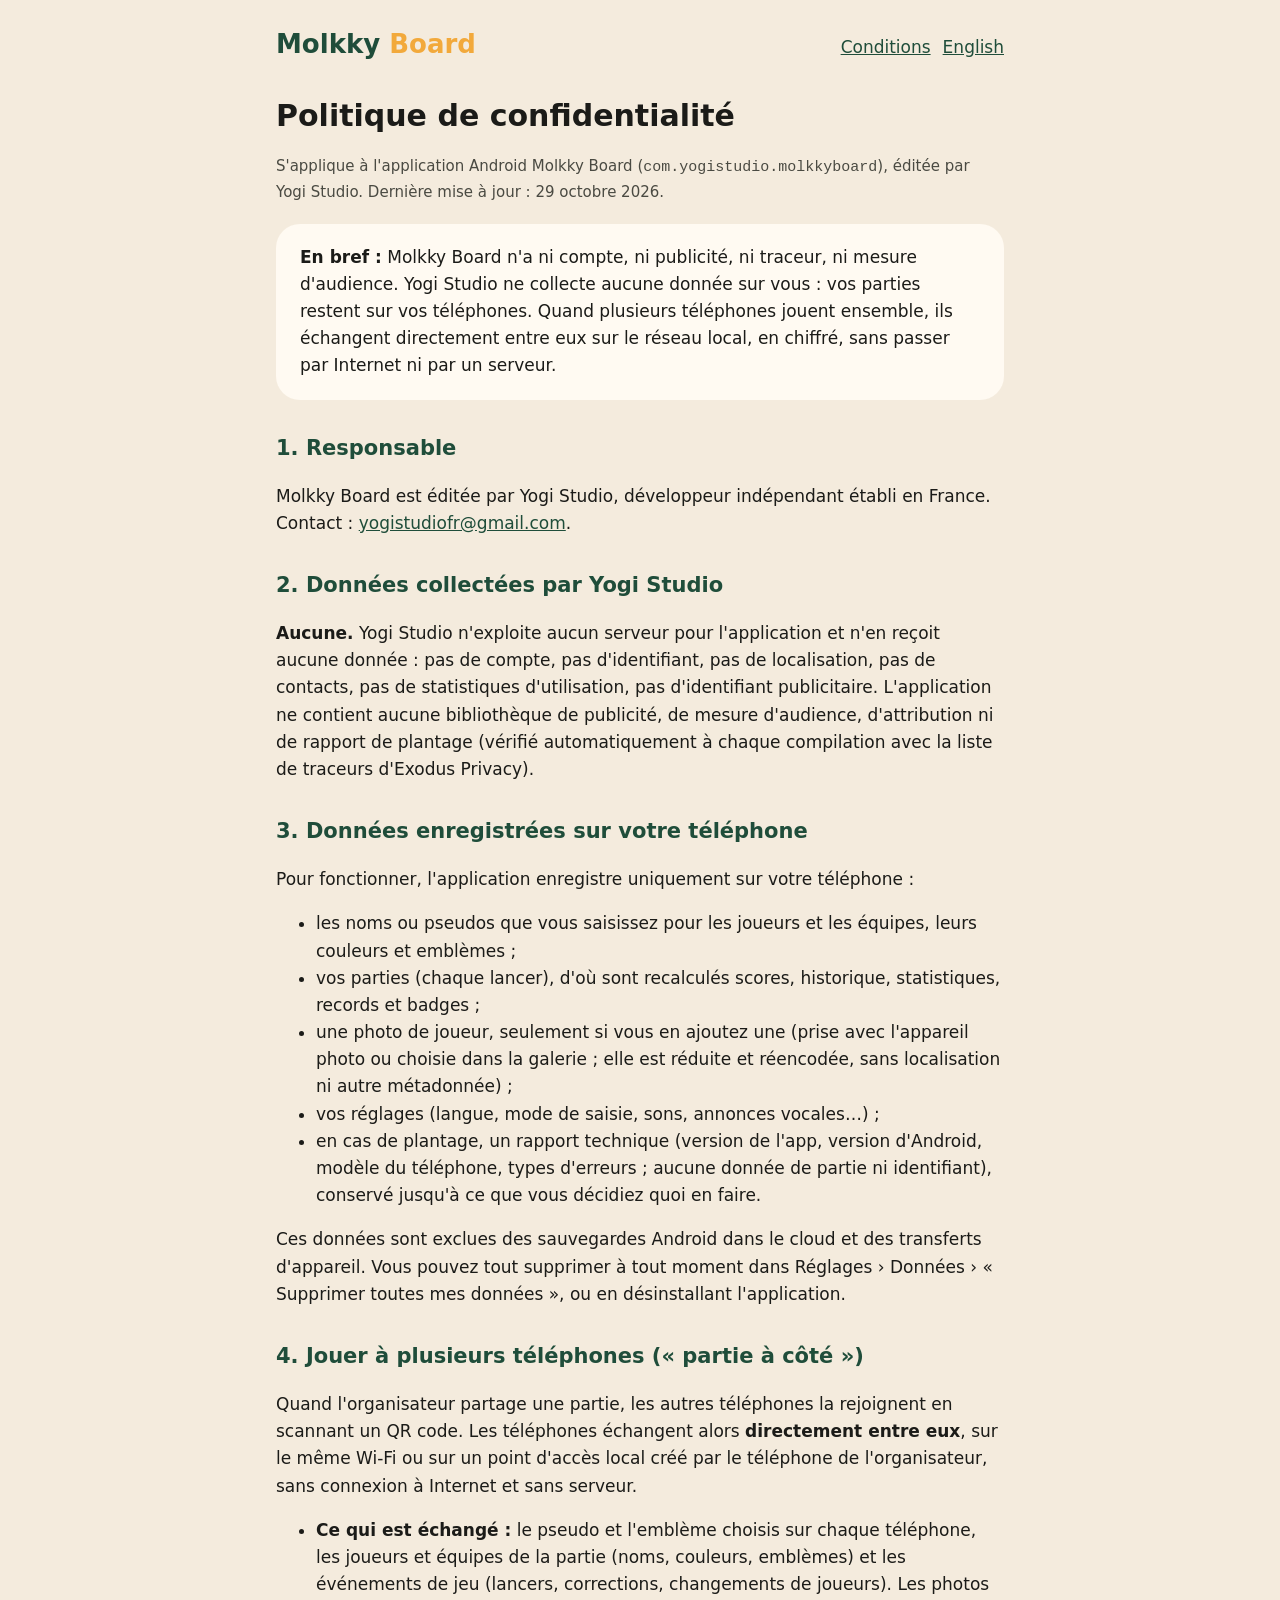
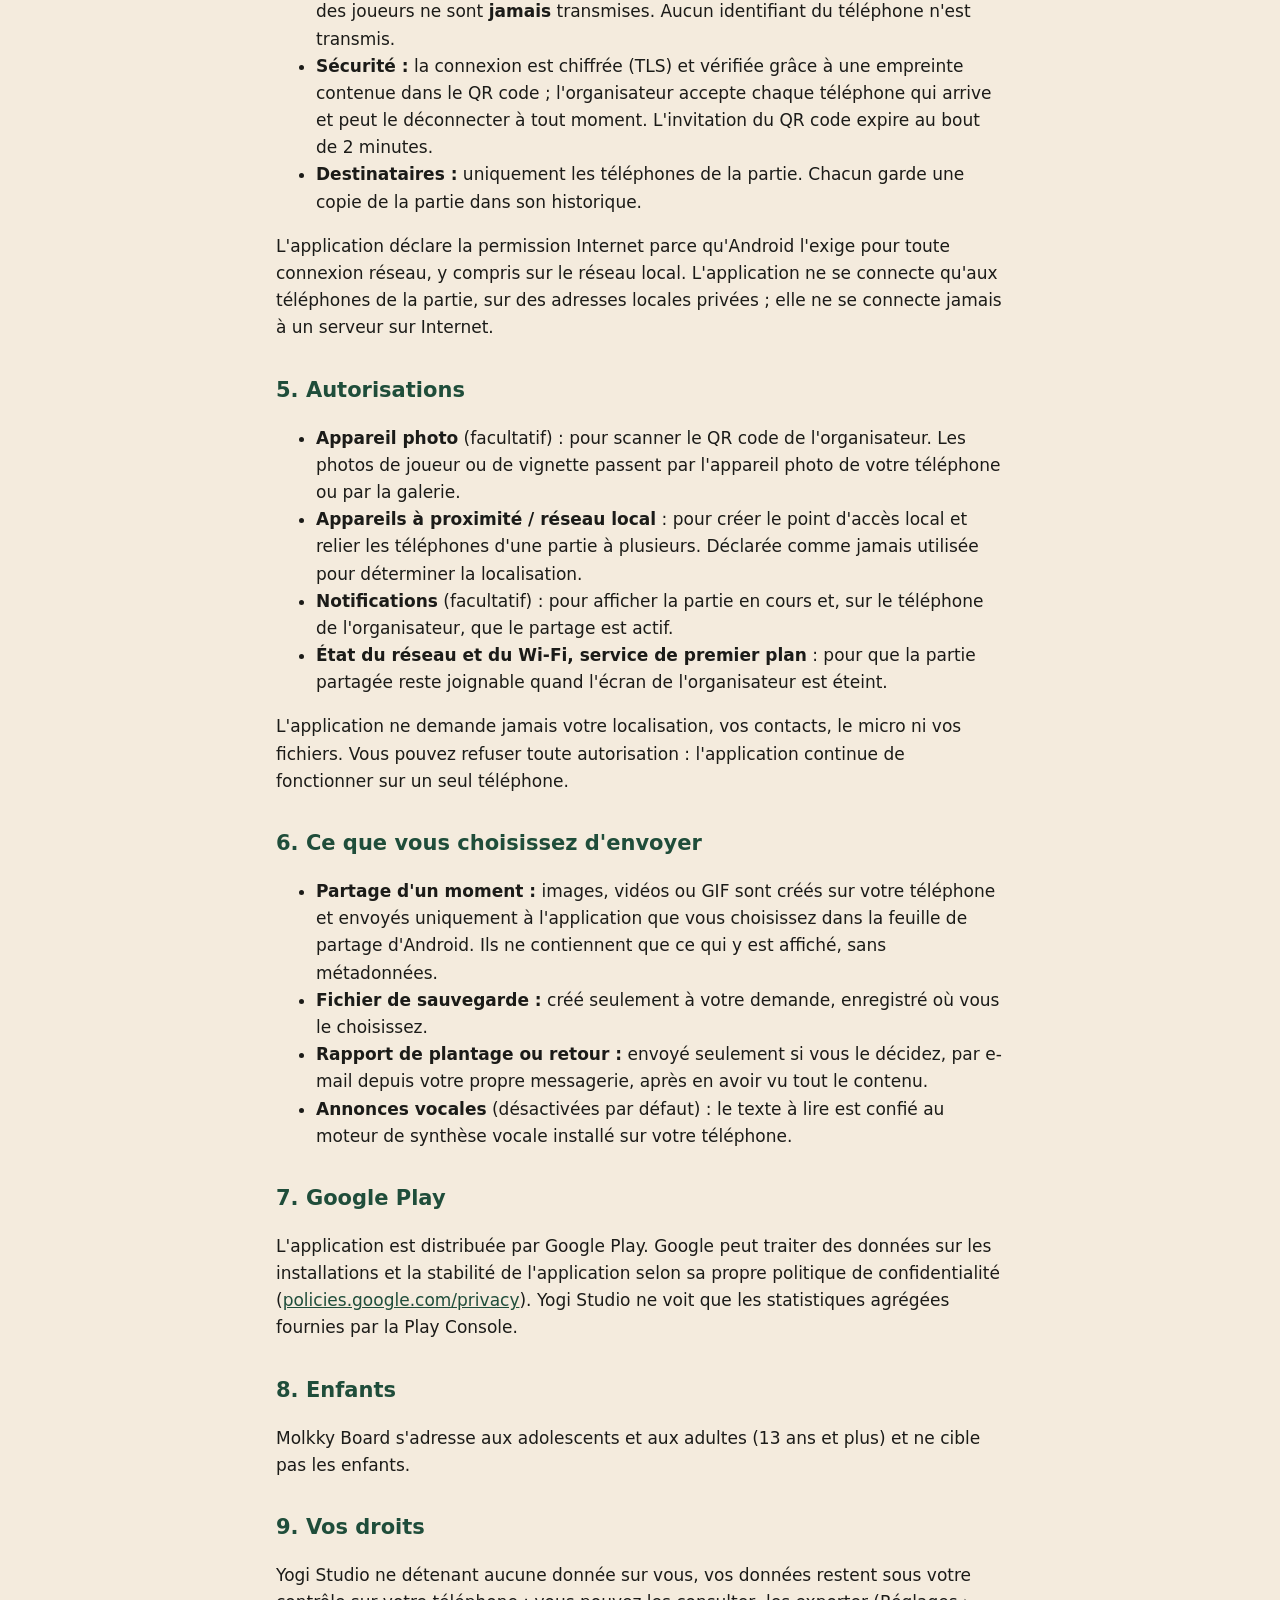
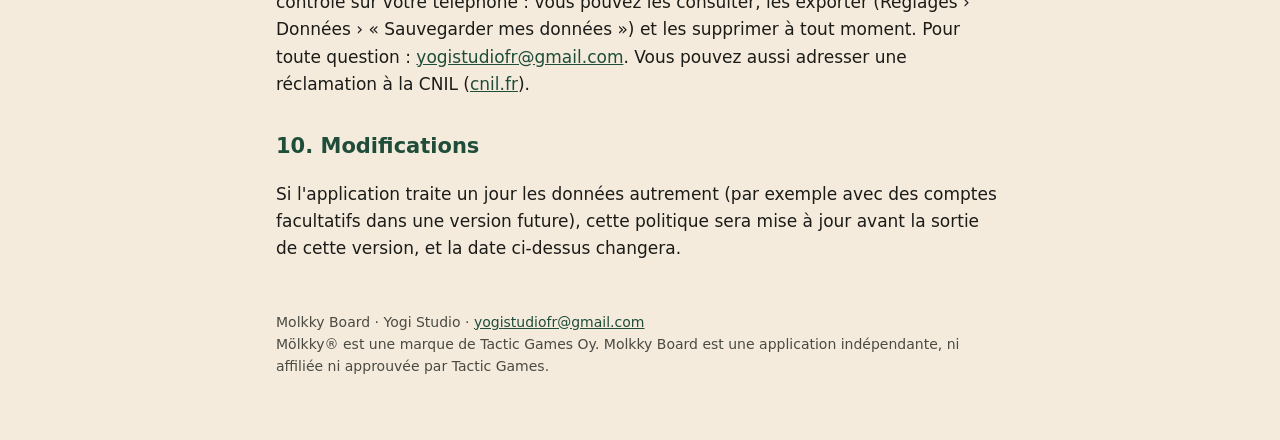
==== fr/confidentialite.html @ e7bfc024 "Site de Molkky Board : accueil, confidentialité et conditions (en, fr) Co-Authored-By: Claude Opus 5" ====
<!doctype html>
<html lang="fr">
<head>
<meta charset="utf-8">
<meta name="viewport" content="width=device-width, initial-scale=1">
<meta http-equiv="Content-Security-Policy" content="default-src 'none'; style-src 'self'; img-src 'self'; base-uri 'none'; form-action 'none'">
<meta name="referrer" content="no-referrer">
<title>Politique de confidentialité – Molkky Board</title>
<link rel="stylesheet" href="../style.css">
</head>
<body>
<main>
<header>
  <a class="logo" href="./">Molkky <span>Board</span></a>
  <nav><a href="conditions.html">Conditions</a><a href="../privacy.html" hreflang="en" lang="en">English</a></nav>
</header>

<h1>Politique de confidentialité</h1>
<p class="muted">S'applique à l'application Android Molkky Board (<code>com.yogistudio.molkkyboard</code>), éditée par Yogi Studio.
Dernière mise à jour : 29 octobre 2026.</p>

<div class="card">
  <strong>En bref :</strong> Molkky Board n'a ni compte, ni publicité, ni traceur, ni mesure d'audience.
  Yogi Studio ne collecte aucune donnée sur vous : vos parties restent sur vos téléphones. Quand plusieurs téléphones
  jouent ensemble, ils échangent directement entre eux sur le réseau local, en chiffré, sans passer par Internet ni par un serveur.
</div>

<h2>1. Responsable</h2>
<p>Molkky Board est éditée par Yogi Studio, développeur indépendant établi en France.
Contact : <a href="mailto:yogistudiofr@gmail.com">yogistudiofr@gmail.com</a>.</p>

<h2>2. Données collectées par Yogi Studio</h2>
<p><strong>Aucune.</strong> Yogi Studio n'exploite aucun serveur pour l'application et n'en reçoit aucune donnée : pas de compte,
pas d'identifiant, pas de localisation, pas de contacts, pas de statistiques d'utilisation, pas d'identifiant publicitaire.
L'application ne contient aucune bibliothèque de publicité, de mesure d'audience, d'attribution ni de rapport de plantage
(vérifié automatiquement à chaque compilation avec la liste de traceurs d'Exodus Privacy).</p>

<h2>3. Données enregistrées sur votre téléphone</h2>
<p>Pour fonctionner, l'application enregistre uniquement sur votre téléphone :</p>
<ul>
  <li>les noms ou pseudos que vous saisissez pour les joueurs et les équipes, leurs couleurs et emblèmes ;</li>
  <li>vos parties (chaque lancer), d'où sont recalculés scores, historique, statistiques, records et badges ;</li>
  <li>une photo de joueur, seulement si vous en ajoutez une (prise avec l'appareil photo ou choisie dans la galerie ;
      elle est réduite et réencodée, sans localisation ni autre métadonnée) ;</li>
  <li>vos réglages (langue, mode de saisie, sons, annonces vocales…) ;</li>
  <li>en cas de plantage, un rapport technique (version de l'app, version d'Android, modèle du téléphone, types d'erreurs ;
      aucune donnée de partie ni identifiant), conservé jusqu'à ce que vous décidiez quoi en faire.</li>
</ul>
<p>Ces données sont exclues des sauvegardes Android dans le cloud et des transferts d'appareil. Vous pouvez tout supprimer
à tout moment dans Réglages › Données › « Supprimer toutes mes données », ou en désinstallant l'application.</p>

<h2>4. Jouer à plusieurs téléphones (« partie à côté »)</h2>
<p>Quand l'organisateur partage une partie, les autres téléphones la rejoignent en scannant un QR code. Les téléphones
échangent alors <strong>directement entre eux</strong>, sur le même Wi-Fi ou sur un point d'accès local créé par le
téléphone de l'organisateur, sans connexion à Internet et sans serveur.</p>
<ul>
  <li><strong>Ce qui est échangé :</strong> le pseudo et l'emblème choisis sur chaque téléphone, les joueurs et équipes de la
      partie (noms, couleurs, emblèmes) et les événements de jeu (lancers, corrections, changements de joueurs).
      Les photos des joueurs ne sont <strong>jamais</strong> transmises. Aucun identifiant du téléphone n'est transmis.</li>
  <li><strong>Sécurité :</strong> la connexion est chiffrée (TLS) et vérifiée grâce à une empreinte contenue dans le QR code ;
      l'organisateur accepte chaque téléphone qui arrive et peut le déconnecter à tout moment.
      L'invitation du QR code expire au bout de 2 minutes.</li>
  <li><strong>Destinataires :</strong> uniquement les téléphones de la partie. Chacun garde une copie de la partie dans son historique.</li>
</ul>
<p>L'application déclare la permission Internet parce qu'Android l'exige pour toute connexion réseau, y compris sur le réseau
local. L'application ne se connecte qu'aux téléphones de la partie, sur des adresses locales privées ; elle ne se connecte
jamais à un serveur sur Internet.</p>

<h2>5. Autorisations</h2>
<ul>
  <li><strong>Appareil photo</strong> (facultatif) : pour scanner le QR code de l'organisateur. Les photos de joueur ou de
      vignette passent par l'appareil photo de votre téléphone ou par la galerie.</li>
  <li><strong>Appareils à proximité / réseau local</strong> : pour créer le point d'accès local et relier les téléphones
      d'une partie à plusieurs. Déclarée comme jamais utilisée pour déterminer la localisation.</li>
  <li><strong>Notifications</strong> (facultatif) : pour afficher la partie en cours et, sur le téléphone de l'organisateur,
      que le partage est actif.</li>
  <li><strong>État du réseau et du Wi-Fi, service de premier plan</strong> : pour que la partie partagée reste joignable
      quand l'écran de l'organisateur est éteint.</li>
</ul>
<p>L'application ne demande jamais votre localisation, vos contacts, le micro ni vos fichiers. Vous pouvez refuser toute
autorisation : l'application continue de fonctionner sur un seul téléphone.</p>

<h2>6. Ce que vous choisissez d'envoyer</h2>
<ul>
  <li><strong>Partage d'un moment :</strong> images, vidéos ou GIF sont créés sur votre téléphone et envoyés uniquement à
      l'application que vous choisissez dans la feuille de partage d'Android. Ils ne contiennent que ce qui y est affiché,
      sans métadonnées.</li>
  <li><strong>Fichier de sauvegarde :</strong> créé seulement à votre demande, enregistré où vous le choisissez.</li>
  <li><strong>Rapport de plantage ou retour :</strong> envoyé seulement si vous le décidez, par e-mail depuis votre propre
      messagerie, après en avoir vu tout le contenu.</li>
  <li><strong>Annonces vocales</strong> (désactivées par défaut) : le texte à lire est confié au moteur de synthèse vocale
      installé sur votre téléphone.</li>
</ul>

<h2>7. Google Play</h2>
<p>L'application est distribuée par Google Play. Google peut traiter des données sur les installations et la stabilité de
l'application selon sa propre politique de confidentialité
(<a href="https://policies.google.com/privacy?hl=fr">policies.google.com/privacy</a>). Yogi Studio ne voit que les
statistiques agrégées fournies par la Play Console.</p>

<h2>8. Enfants</h2>
<p>Molkky Board s'adresse aux adolescents et aux adultes (13 ans et plus) et ne cible pas les enfants.</p>

<h2>9. Vos droits</h2>
<p>Yogi Studio ne détenant aucune donnée sur vous, vos données restent sous votre contrôle sur votre téléphone : vous
pouvez les consulter, les exporter (Réglages › Données › « Sauvegarder mes données ») et les supprimer à tout moment.
Pour toute question : <a href="mailto:yogistudiofr@gmail.com">yogistudiofr@gmail.com</a>. Vous pouvez aussi adresser
une réclamation à la CNIL (<a href="https://www.cnil.fr">cnil.fr</a>).</p>

<h2>10. Modifications</h2>
<p>Si l'application traite un jour les données autrement (par exemple avec des comptes facultatifs dans une version future),
cette politique sera mise à jour avant la sortie de cette version, et la date ci-dessus changera.</p>

<footer>Molkky Board · Yogi Studio · <a href="mailto:yogistudiofr@gmail.com">yogistudiofr@gmail.com</a><br>
Mölkky® est une marque de Tactic Games Oy. Molkky Board est une application indépendante, ni affiliée ni approuvée par Tactic Games.</footer>
</main>
</body>
</html>
---- style.css ----
:root { --bg: #F4EBDD; --surface: #FFFAF2; --text: #1B1B18; --muted: #4a4a42; --primary: #1F4D3A; --accent: #F2A93B; }
@media (prefers-color-scheme: dark) { :root { --bg: #14201A; --surface: #1E2B24; --text: #EFE8DC; --muted: #c9c2b4; --primary: #8FC7A8; --accent: #E8A84A; } }
* { box-sizing: border-box; }
body { margin: 0; background: var(--bg); color: var(--text); font: 17px/1.6 system-ui, -apple-system, "Segoe UI", Roboto, sans-serif; }
main { max-width: 760px; margin: 0 auto; padding: 24px 16px 64px; }
header { display: flex; justify-content: space-between; align-items: baseline; gap: 12px; flex-wrap: wrap; }
.logo { font-weight: 800; font-size: 26px; text-decoration: none; color: var(--primary); }
.logo span { color: var(--accent); }
nav a { color: var(--primary); margin-left: 12px; }
h1 { font-size: 30px; line-height: 1.2; margin-top: 32px; }
h2 { font-size: 21px; margin-top: 32px; color: var(--primary); }
.card { background: var(--surface); border-radius: 24px; padding: 20px 24px; margin: 20px 0; }
.muted { color: var(--muted); font-size: 15px; }
a { color: var(--primary); }
footer { margin-top: 48px; font-size: 14px; color: var(--muted); }
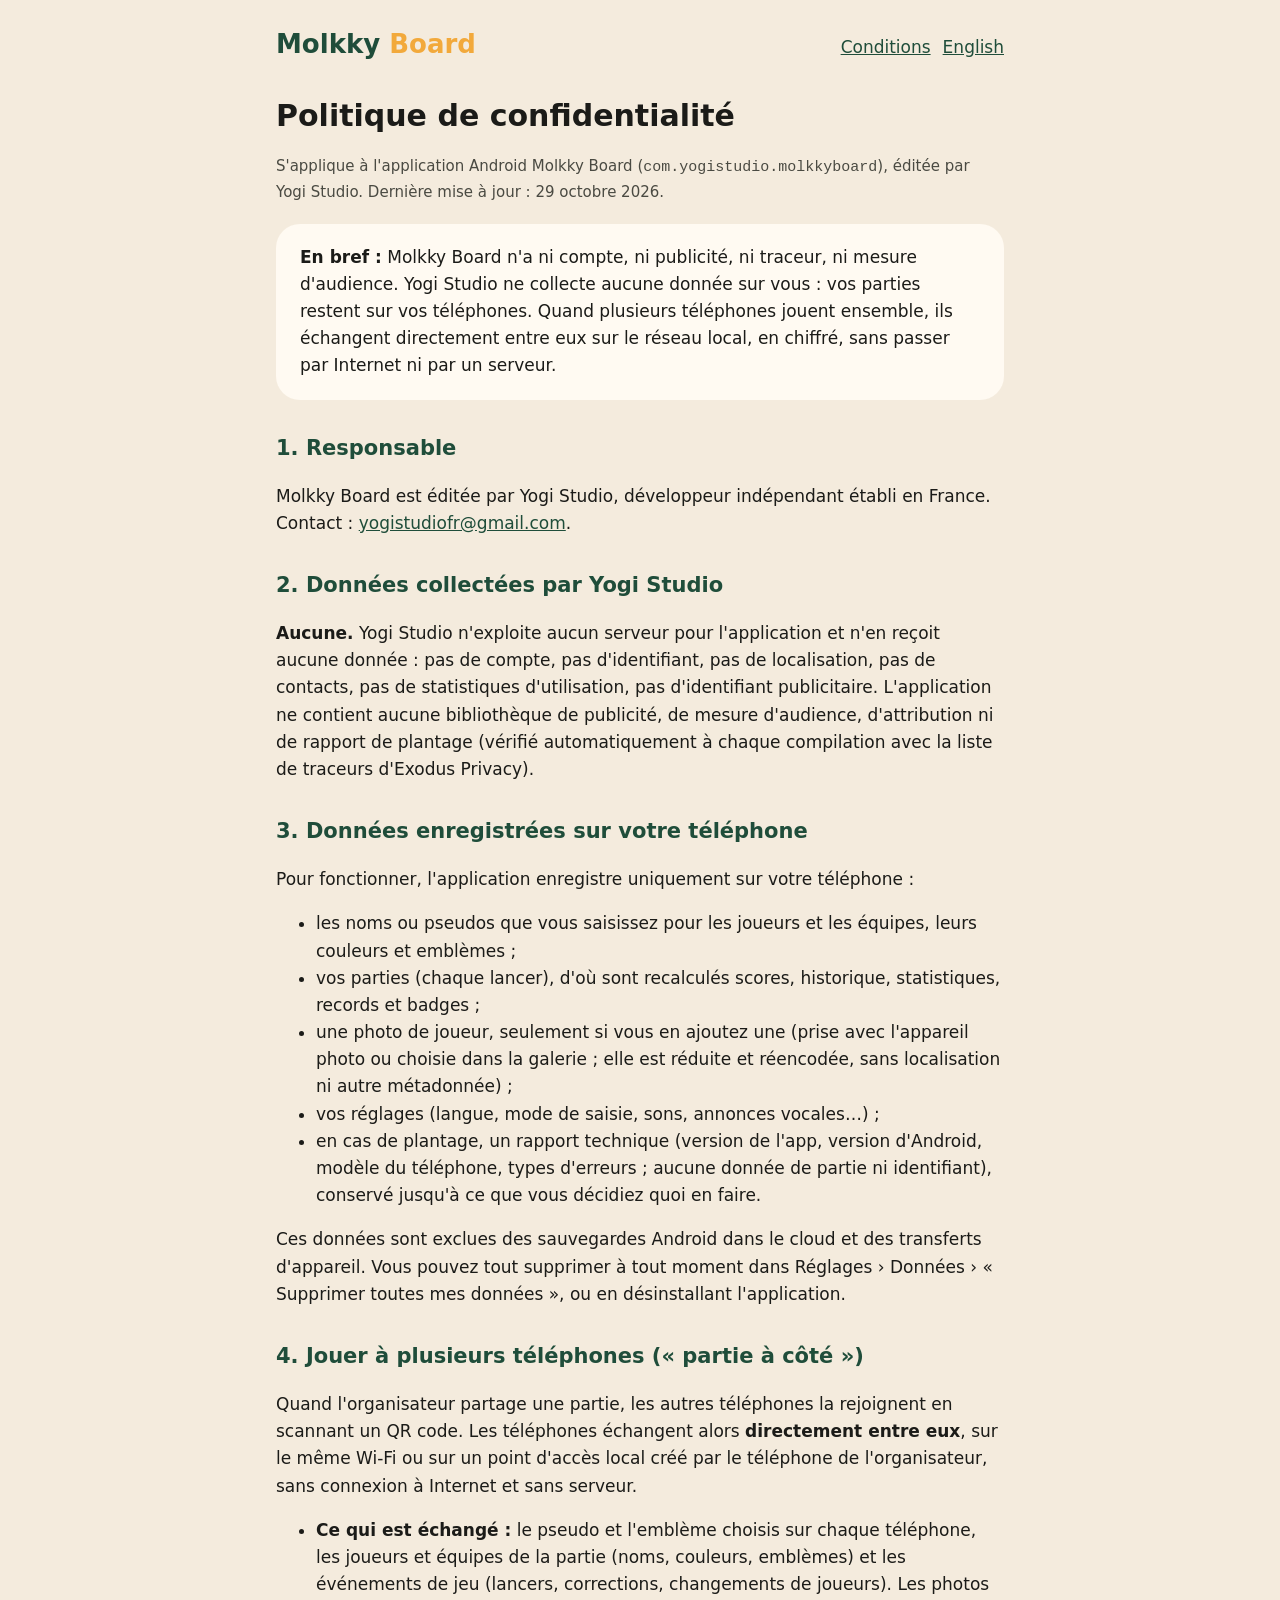
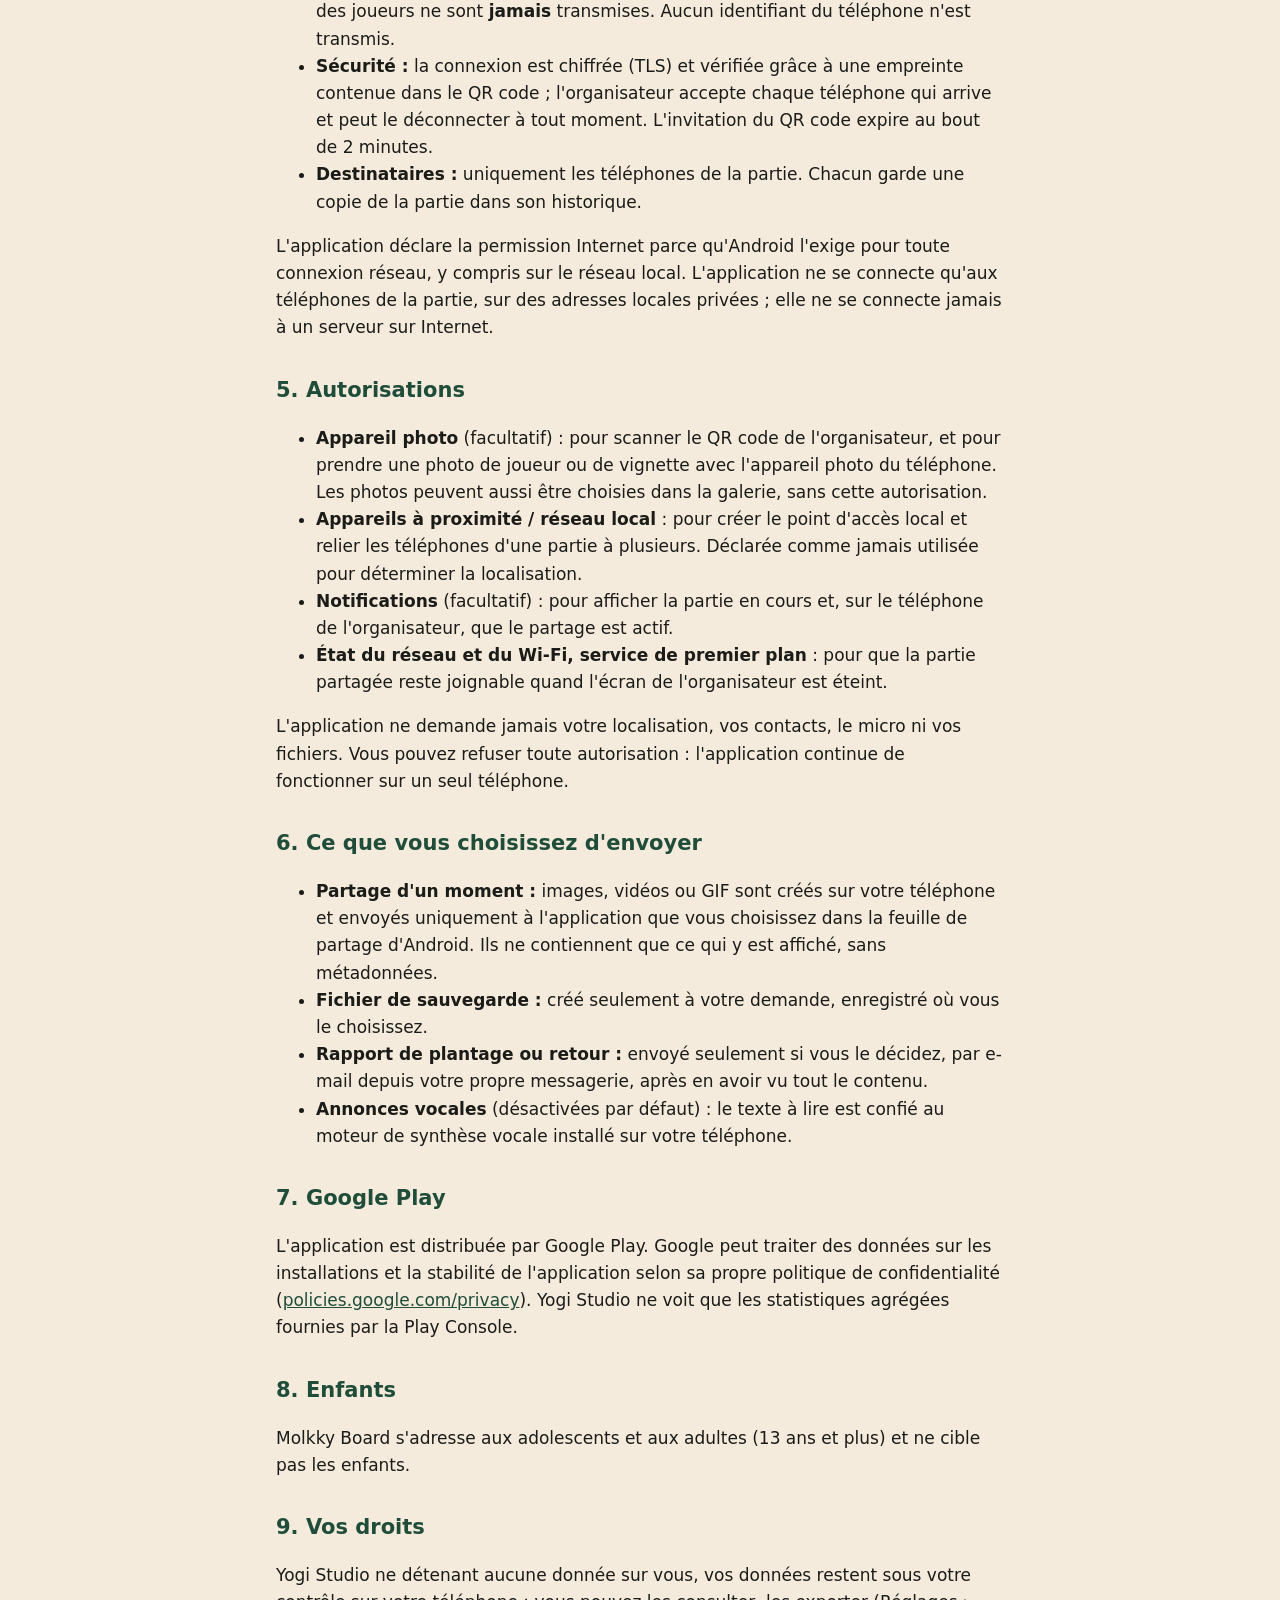
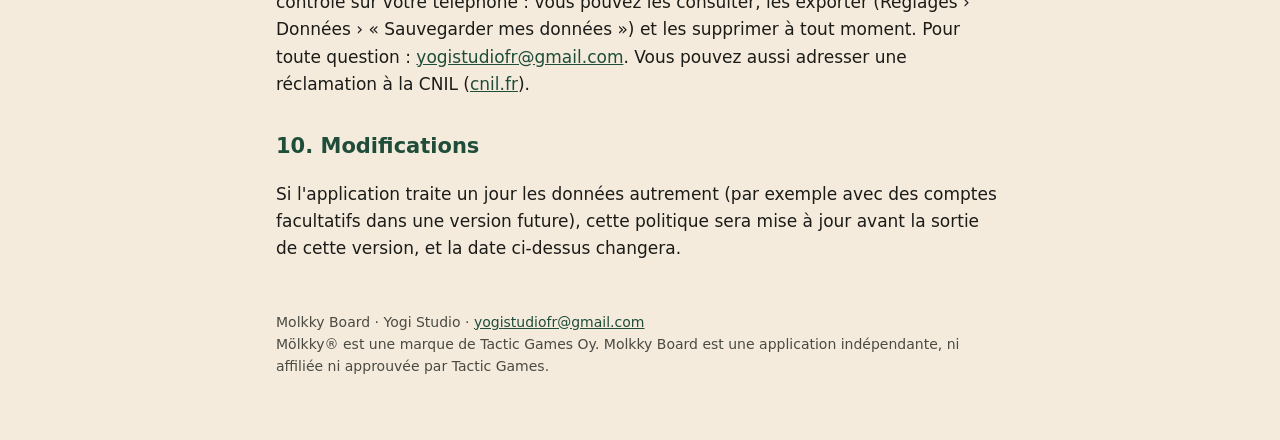
==== commit cc0147eb: "Confidentialité : l'appareil photo sert aussi aux photos de joueur et de vignette Co-Authored-By: Cl" ====
--- a/fr/confidentialite.html
+++ b/fr/confidentialite.html
@@ -68,8 +68,9 @@
 
 <h2>5. Autorisations</h2>
 <ul>
-  <li><strong>Appareil photo</strong> (facultatif) : pour scanner le QR code de l'organisateur. Les photos de joueur ou de
-      vignette passent par l'appareil photo de votre téléphone ou par la galerie.</li>
+  <li><strong>Appareil photo</strong> (facultatif) : pour scanner le QR code de l'organisateur, et pour prendre une photo de
+      joueur ou de vignette avec l'appareil photo du téléphone. Les photos peuvent aussi être choisies dans la galerie, sans
+      cette autorisation.</li>
   <li><strong>Appareils à proximité / réseau local</strong> : pour créer le point d'accès local et relier les téléphones
       d'une partie à plusieurs. Déclarée comme jamais utilisée pour déterminer la localisation.</li>
   <li><strong>Notifications</strong> (facultatif) : pour afficher la partie en cours et, sur le téléphone de l'organisateur,
